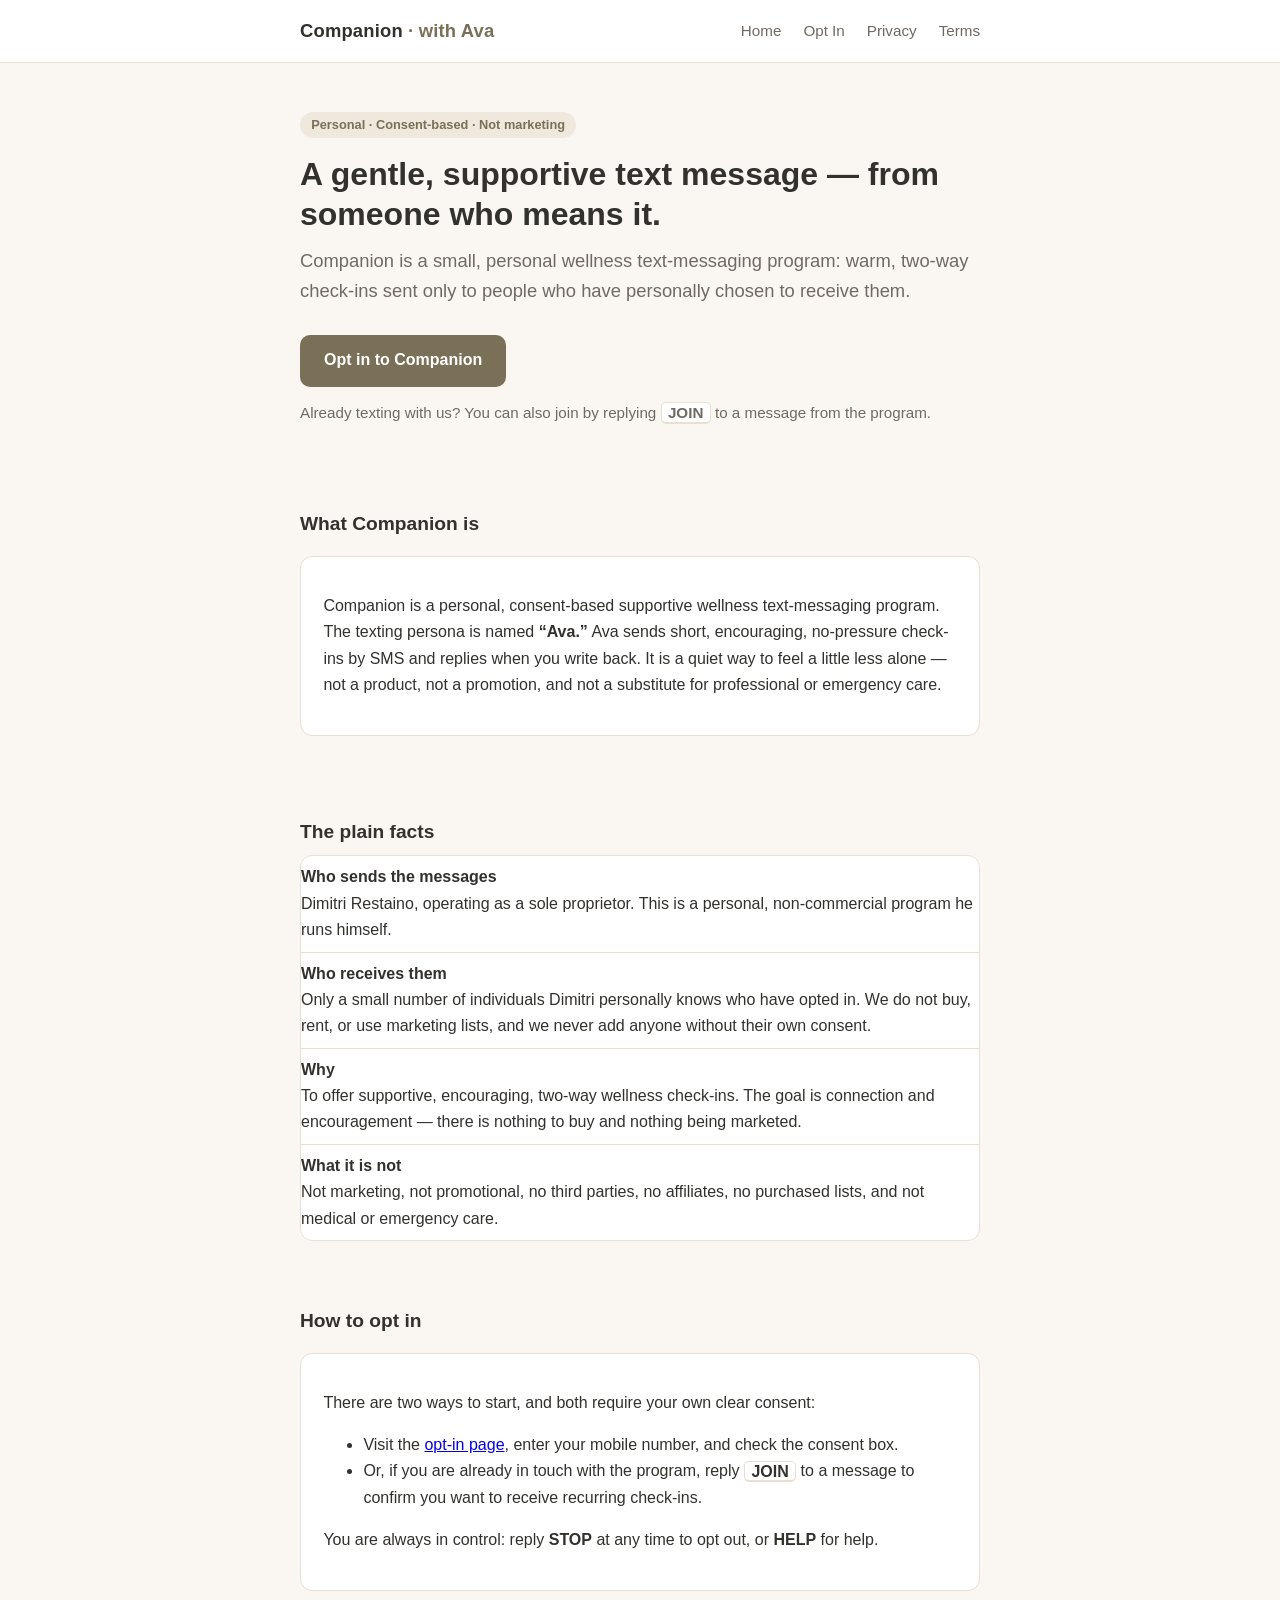
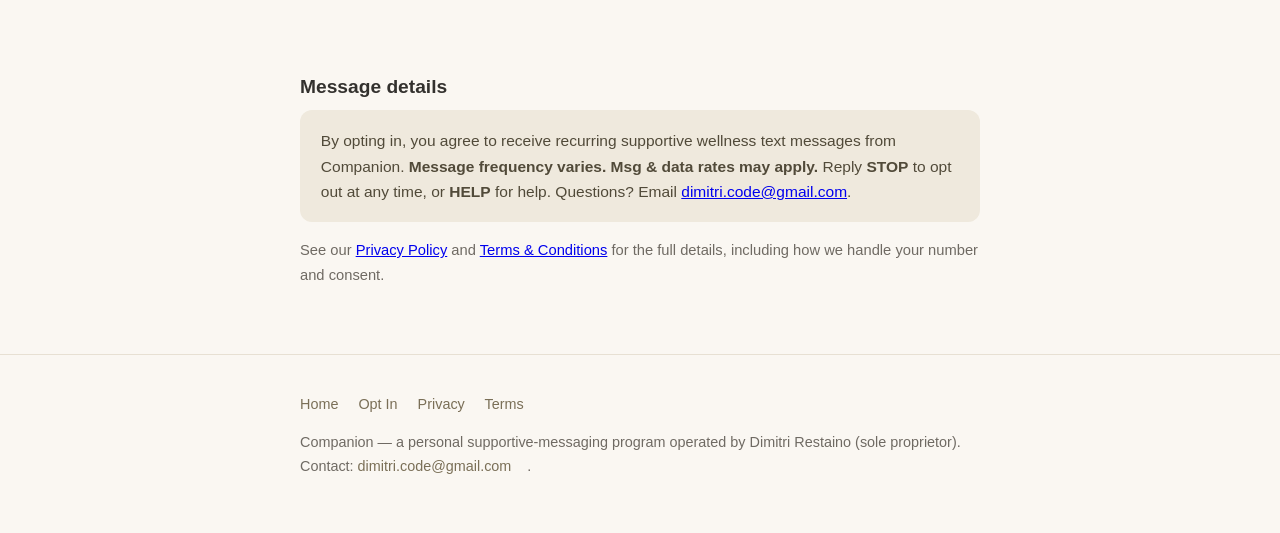
==== companion/index.html @ 8b43ce67 "Add Companion SMS opt-in pages (landing, opt-in, privacy, terms) for A2P 10DLC" ====
<!DOCTYPE html>
<html lang="en">
<head>
<meta charset="utf-8">
<meta name="viewport" content="width=device-width, initial-scale=1">
<title>Companion — Personal Supportive Wellness Text Messages</title>
<meta name="description" content="Companion is a personal, consent-based supportive wellness text-messaging program operated by Dimitri Restaino for individuals he personally knows who opt in.">
<style>
  :root {
    --ink: #33312e;
    --muted: #6f6a63;
    --bg: #faf7f2;
    --card: #ffffff;
    --accent: #7a6f57;
    --accent-soft: #efe9dd;
    --line: #e7e0d3;
  }
  * { box-sizing: border-box; }
  body {
    font-family: -apple-system, BlinkMacSystemFont, "Segoe UI", Roboto, Helvetica, Arial, sans-serif;
    margin: 0; color: var(--ink); background: var(--bg); line-height: 1.65;
  }
  .wrap { max-width: 720px; margin: 0 auto; padding: 0 1.25rem; }
  header.site {
    border-bottom: 1px solid var(--line); background: var(--card);
  }
  header.site .wrap {
    display: flex; flex-wrap: wrap; align-items: center; justify-content: space-between;
    padding-top: 1rem; padding-bottom: 1rem; gap: 0.5rem;
  }
  .brand { font-weight: 700; font-size: 1.15rem; letter-spacing: 0.01em; }
  .brand span { color: var(--accent); }
  nav.site a {
    color: var(--muted); text-decoration: none; margin-left: 1.1rem; font-size: 0.95rem;
  }
  nav.site a:hover { color: var(--accent); }
  .hero { padding: 3rem 0 1.5rem; }
  .hero h1 { font-size: 2rem; line-height: 1.25; margin: 0 0 0.75rem; }
  .hero p.lead { font-size: 1.15rem; color: var(--muted); margin: 0 0 1.75rem; }
  .cta {
    display: inline-block; background: var(--accent); color: #fff; text-decoration: none;
    padding: 0.8rem 1.5rem; border-radius: 10px; font-weight: 600;
  }
  .cta:hover { background: #695f4a; }
  .join-note { margin-top: 0.85rem; color: var(--muted); font-size: 0.95rem; }
  section { padding: 1.25rem 0; }
  h2 { font-size: 1.2rem; margin: 1.5rem 0 0.5rem; }
  .card {
    background: var(--card); border: 1px solid var(--line); border-radius: 12px;
    padding: 1.25rem 1.4rem; margin: 1rem 0;
  }
  .facts { list-style: none; padding: 0; margin: 0; }
  .facts li { padding: 0.5rem 0; border-bottom: 1px solid var(--line); }
  .facts li:last-child { border-bottom: 0; }
  .facts strong { display: block; }
  .pill {
    display: inline-block; background: var(--accent-soft); color: var(--accent);
    border-radius: 999px; padding: 0.15rem 0.7rem; font-size: 0.8rem; font-weight: 600;
    margin-bottom: 1rem;
  }
  .disclosure {
    background: var(--accent-soft); border-radius: 12px; padding: 1.1rem 1.3rem;
    color: #514a39; font-size: 0.97rem;
  }
  footer.site {
    border-top: 1px solid var(--line); margin-top: 2rem; padding: 1.5rem 0 2.5rem;
    color: var(--muted); font-size: 0.9rem;
  }
  footer.site a { color: var(--accent); text-decoration: none; margin-right: 1rem; }
  kbd {
    background: #fff; border: 1px solid var(--line); border-bottom-width: 2px;
    border-radius: 5px; padding: 0.05rem 0.4rem; font-family: inherit; font-weight: 600;
  }
</style>
</head>
<body>
<header class="site">
  <div class="wrap">
    <div class="brand">Companion<span> · with Ava</span></div>
    <nav class="site">
      <a href="index.html">Home</a>
      <a href="opt-in.html">Opt In</a>
      <a href="privacy.html">Privacy</a>
      <a href="terms.html">Terms</a>
    </nav>
  </div>
</header>

<main class="wrap">
  <div class="hero">
    <div class="pill">Personal &middot; Consent-based &middot; Not marketing</div>
    <h1>A gentle, supportive text message — from someone who means it.</h1>
    <p class="lead">Companion is a small, personal wellness text-messaging program: warm,
      two-way check-ins sent only to people who have personally chosen to receive them.</p>
    <a class="cta" href="opt-in.html">Opt in to Companion</a>
    <p class="join-note">Already texting with us? You can also join by replying
      <kbd>JOIN</kbd> to a message from the program.</p>
  </div>

  <section>
    <h2>What Companion is</h2>
    <div class="card">
      <p>Companion is a personal, consent-based supportive wellness text-messaging program.
        The texting persona is named <strong>&ldquo;Ava.&rdquo;</strong> Ava sends short,
        encouraging, no-pressure check-ins by SMS and replies when you write back. It is a
        quiet way to feel a little less alone &mdash; not a product, not a promotion, and not
        a substitute for professional or emergency care.</p>
    </div>
  </section>

  <section>
    <h2>The plain facts</h2>
    <ul class="facts card">
      <li><strong>Who sends the messages</strong>
        Dimitri Restaino, operating as a sole proprietor. This is a personal,
        non-commercial program he runs himself.</li>
      <li><strong>Who receives them</strong>
        Only a small number of individuals Dimitri personally knows who have opted in.
        We do not buy, rent, or use marketing lists, and we never add anyone without their
        own consent.</li>
      <li><strong>Why</strong>
        To offer supportive, encouraging, two-way wellness check-ins. The goal is connection
        and encouragement &mdash; there is nothing to buy and nothing being marketed.</li>
      <li><strong>What it is not</strong>
        Not marketing, not promotional, no third parties, no affiliates, no purchased lists,
        and not medical or emergency care.</li>
    </ul>
  </section>

  <section>
    <h2>How to opt in</h2>
    <div class="card">
      <p>There are two ways to start, and both require your own clear consent:</p>
      <ul>
        <li>Visit the <a href="opt-in.html">opt-in page</a>, enter your mobile number, and
          check the consent box.</li>
        <li>Or, if you are already in touch with the program, reply <kbd>JOIN</kbd> to a
          message to confirm you want to receive recurring check-ins.</li>
      </ul>
      <p>You are always in control: reply <strong>STOP</strong> at any time to opt out, or
        <strong>HELP</strong> for help.</p>
    </div>
  </section>

  <section>
    <h2>Message details</h2>
    <div class="disclosure">
      <p style="margin:0">By opting in, you agree to receive recurring supportive wellness
        text messages from Companion. <strong>Message frequency varies.</strong>
        <strong>Msg &amp; data rates may apply.</strong> Reply <strong>STOP</strong> to opt
        out at any time, or <strong>HELP</strong> for help. Questions? Email
        <a href="mailto:dimitri.code@gmail.com">dimitri.code@gmail.com</a>.</p>
    </div>
    <p style="color:var(--muted); font-size:0.92rem; margin-top:1rem">
      See our <a href="privacy.html">Privacy Policy</a> and
      <a href="terms.html">Terms &amp; Conditions</a> for the full details, including how we
      handle your number and consent.</p>
  </section>
</main>

<footer class="site">
  <div class="wrap">
    <p>
      <a href="index.html">Home</a>
      <a href="opt-in.html">Opt In</a>
      <a href="privacy.html">Privacy</a>
      <a href="terms.html">Terms</a>
    </p>
    <p>Companion &mdash; a personal supportive-messaging program operated by Dimitri Restaino
      (sole proprietor). Contact: <a href="mailto:dimitri.code@gmail.com">dimitri.code@gmail.com</a>.</p>
  </div>
</footer>
</body>
</html>
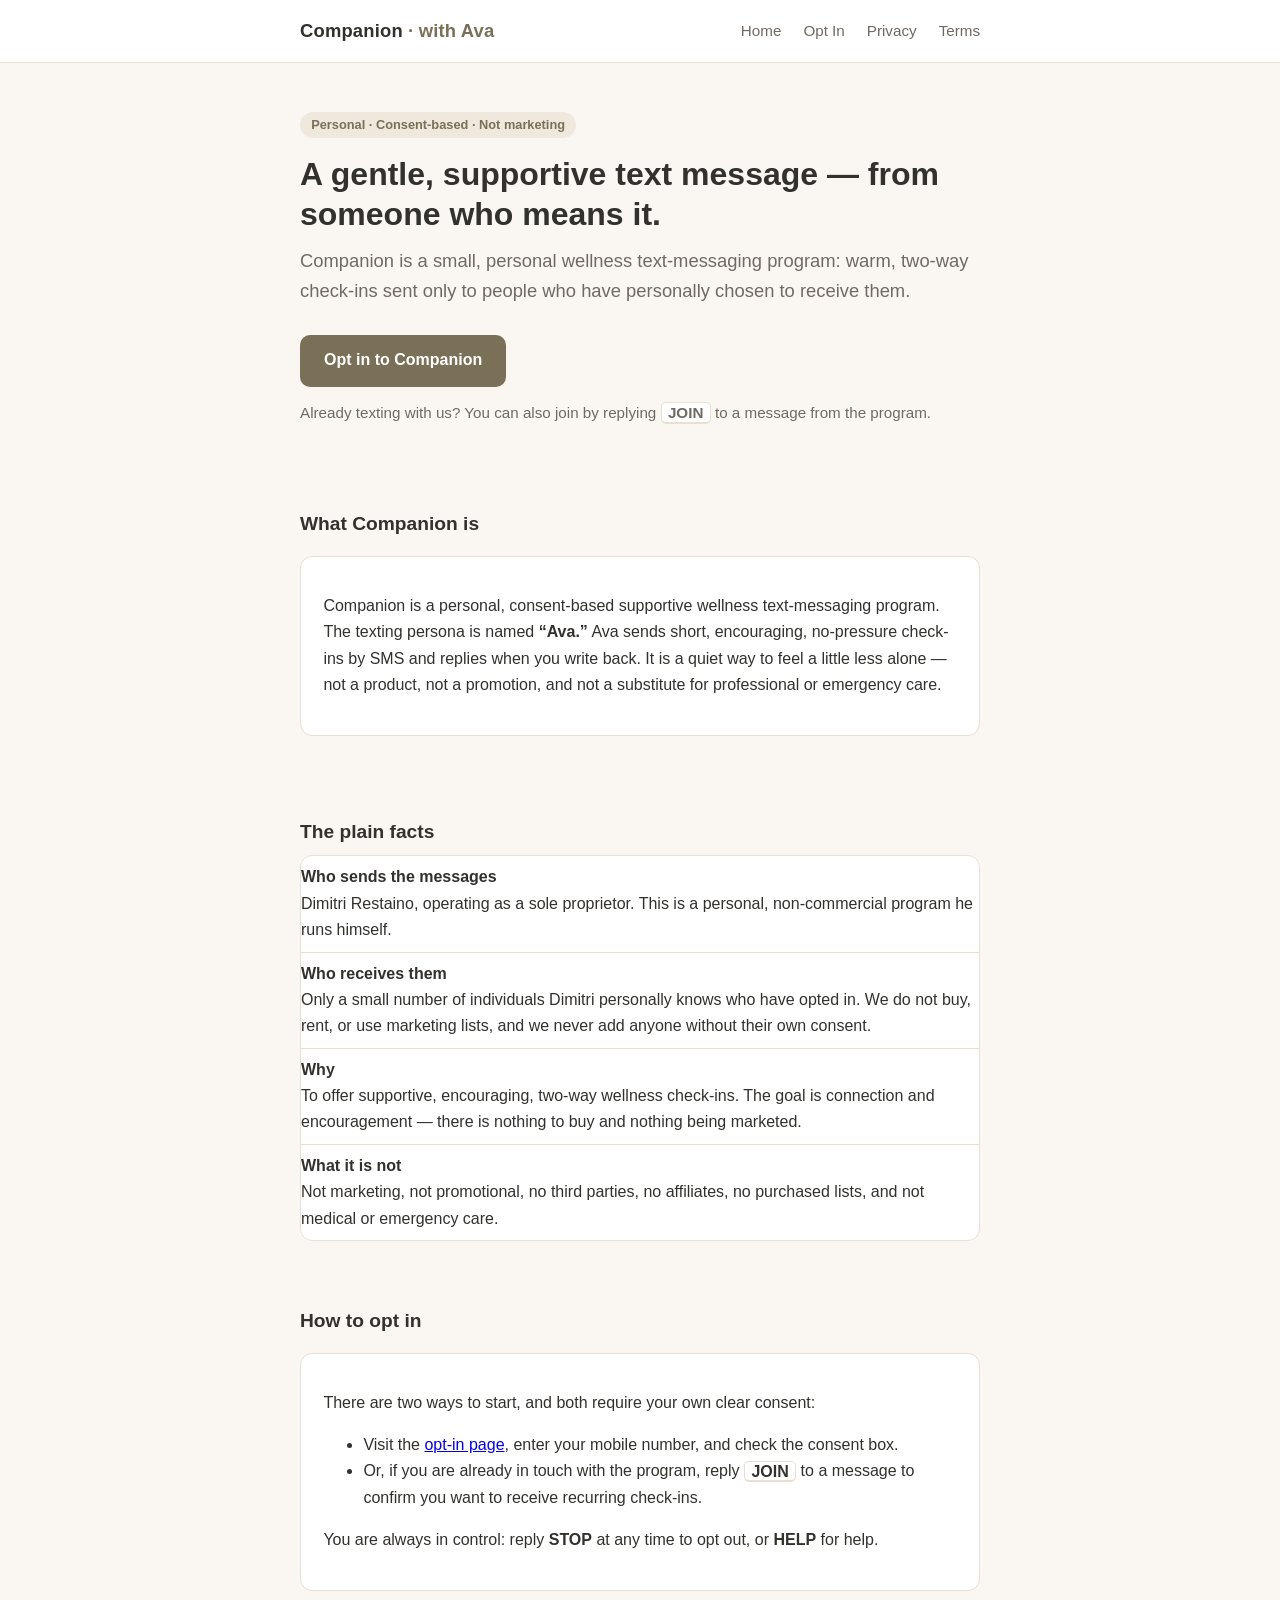
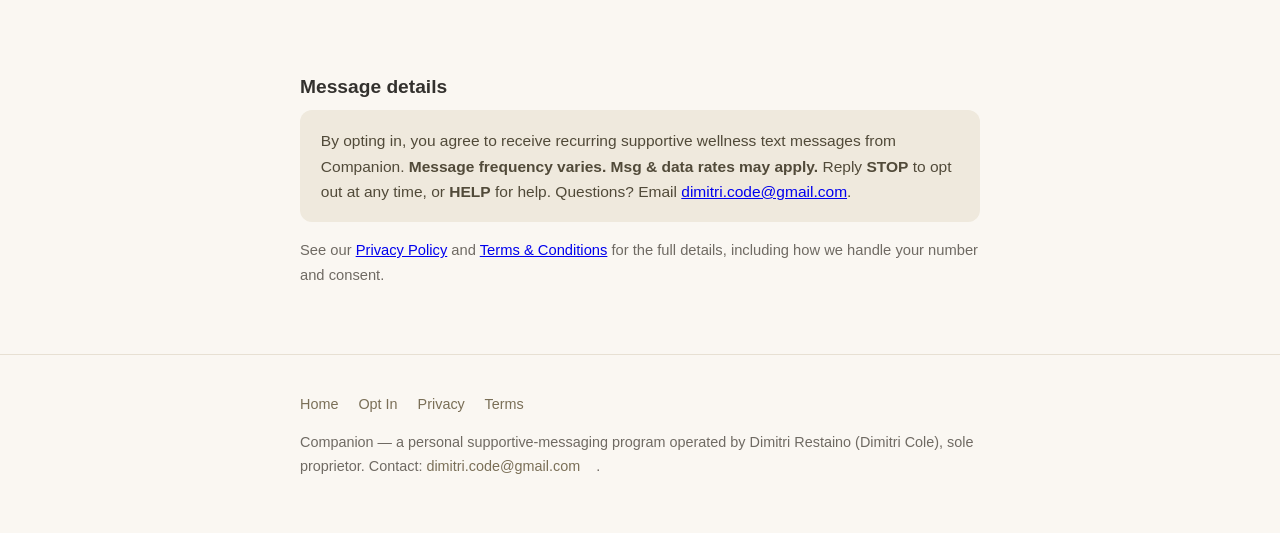
==== commit bfd21cd4: "companion: clarify operator name (Dimitri Restaino / Dimitri Cole) in footers" ====
--- a/companion/index.html
+++ b/companion/index.html
@@ -166,8 +166,7 @@
       <a href="privacy.html">Privacy</a>
       <a href="terms.html">Terms</a>
     </p>
-    <p>Companion &mdash; a personal supportive-messaging program operated by Dimitri Restaino
-      (sole proprietor). Contact: <a href="mailto:dimitri.code@gmail.com">dimitri.code@gmail.com</a>.</p>
+    <p>Companion &mdash; a personal supportive-messaging program operated by Dimitri Restaino (Dimitri Cole), sole proprietor. Contact: <a href="mailto:dimitri.code@gmail.com">dimitri.code@gmail.com</a>.</p>
   </div>
 </footer>
 </body>
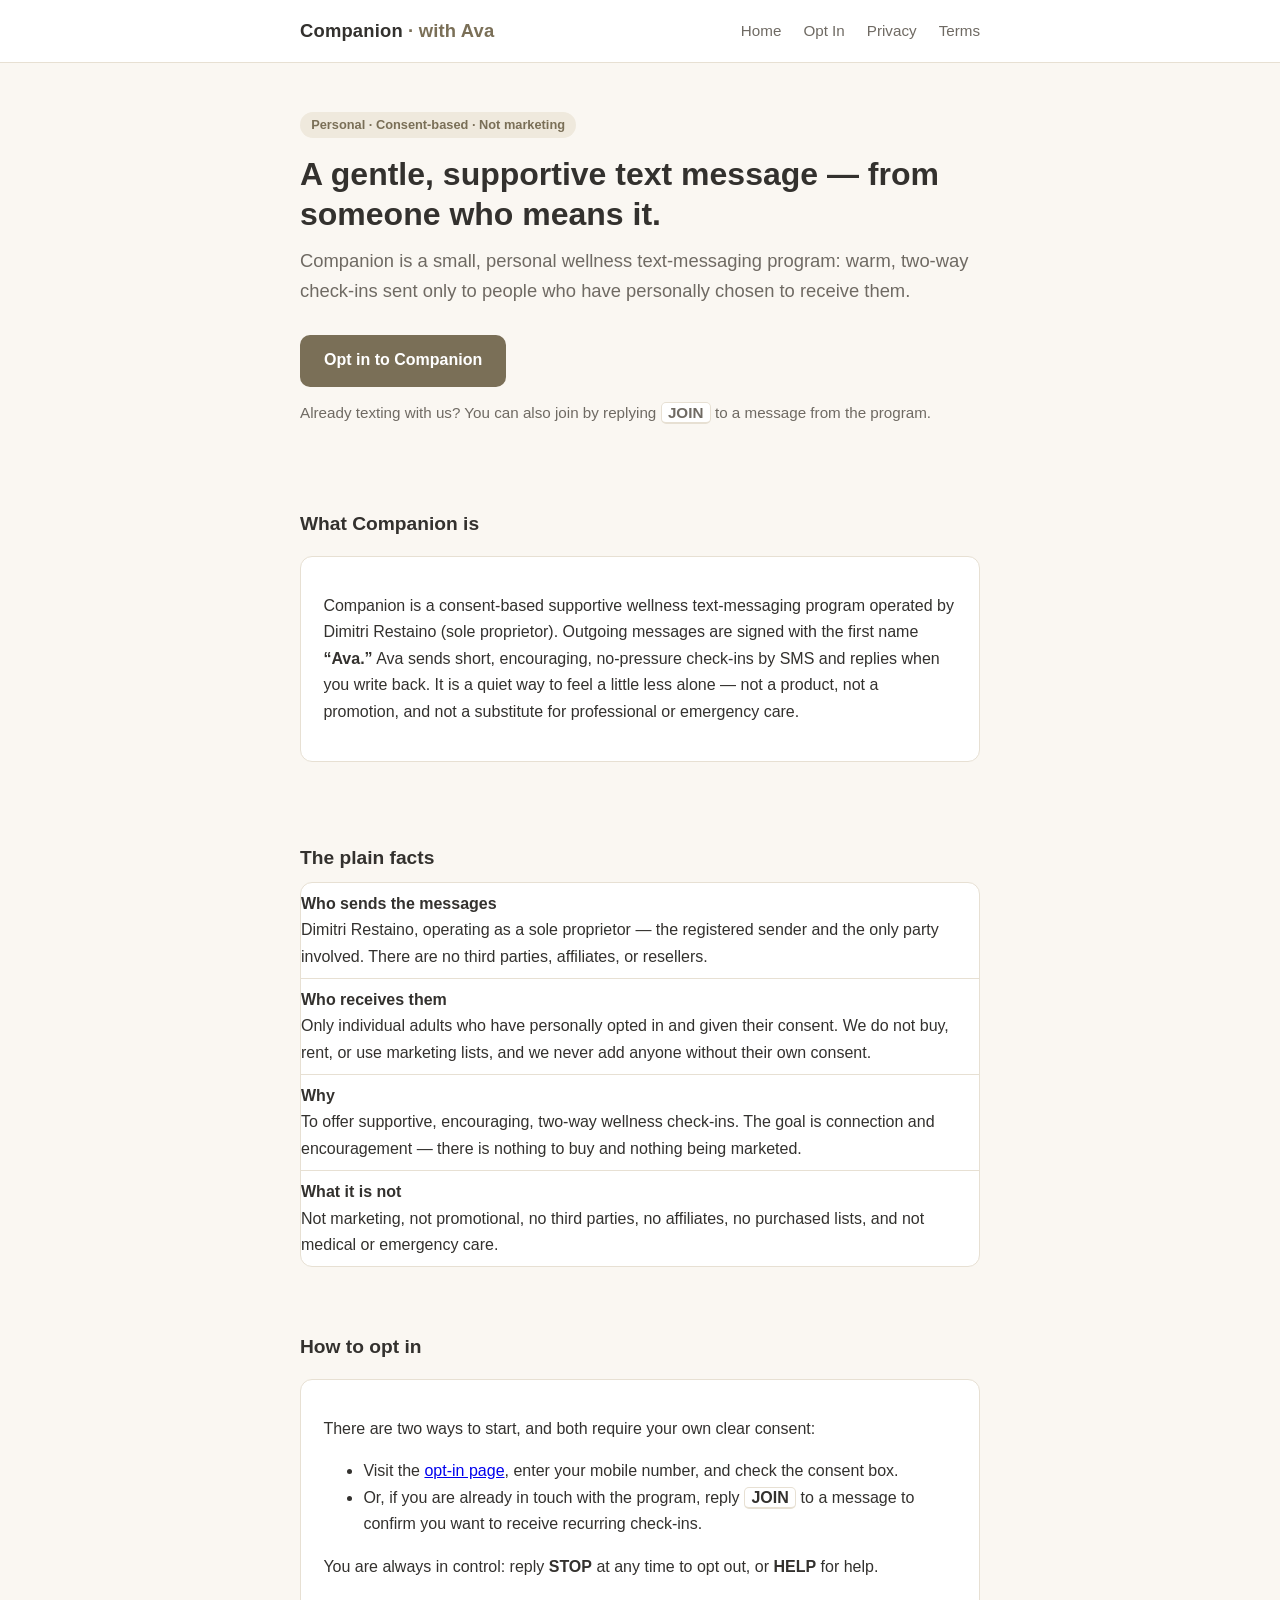
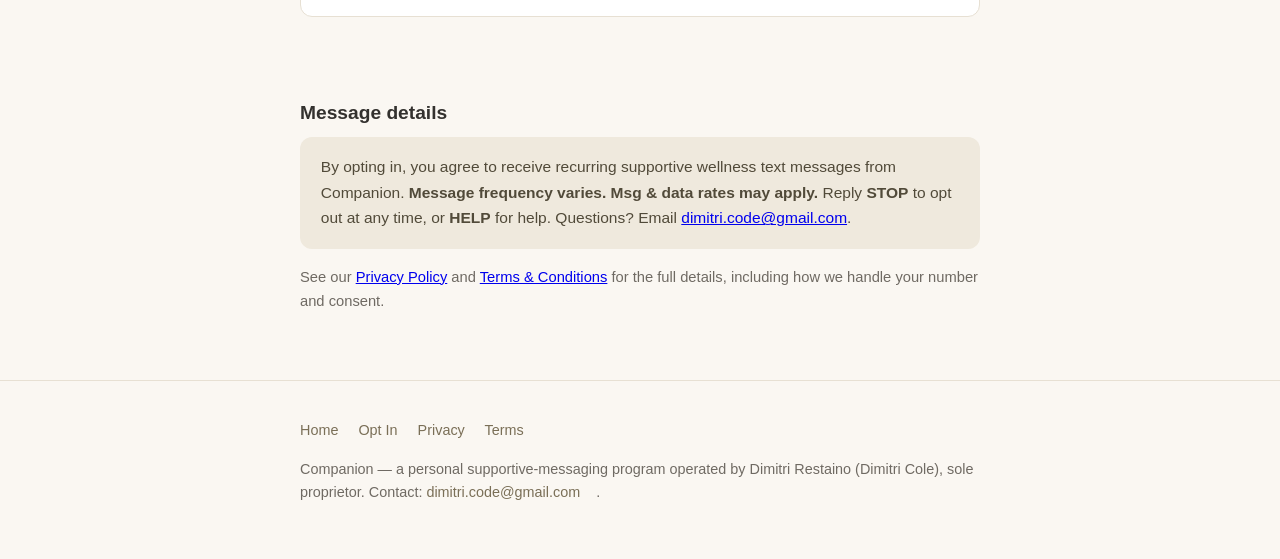
==== commit ba7f3bc8: "companion pages: align wording with new campaign description; add explicit opt-in disclosure block (" ====
--- a/companion/index.html
+++ b/companion/index.html
@@ -4,7 +4,7 @@
 <meta charset="utf-8">
 <meta name="viewport" content="width=device-width, initial-scale=1">
 <title>Companion — Personal Supportive Wellness Text Messages</title>
-<meta name="description" content="Companion is a personal, consent-based supportive wellness text-messaging program operated by Dimitri Restaino for individuals he personally knows who opt in.">
+<meta name="description" content="Companion is a consent-based supportive wellness text-messaging program operated by Dimitri Restaino. Messages go only to individual adults who personally opt in and consent.">
 <style>
   :root {
     --ink: #33312e;
@@ -100,11 +100,12 @@
   <section>
     <h2>What Companion is</h2>
     <div class="card">
-      <p>Companion is a personal, consent-based supportive wellness text-messaging program.
-        The texting persona is named <strong>&ldquo;Ava.&rdquo;</strong> Ava sends short,
-        encouraging, no-pressure check-ins by SMS and replies when you write back. It is a
-        quiet way to feel a little less alone &mdash; not a product, not a promotion, and not
-        a substitute for professional or emergency care.</p>
+      <p>Companion is a consent-based supportive wellness text-messaging program operated by
+        Dimitri Restaino (sole proprietor). Outgoing messages are signed with the first name
+        <strong>&ldquo;Ava.&rdquo;</strong> Ava sends short, encouraging, no-pressure check-ins
+        by SMS and replies when you write back. It is a quiet way to feel a little less alone
+        &mdash; not a product, not a promotion, and not a substitute for professional or
+        emergency care.</p>
     </div>
   </section>
 
@@ -112,10 +113,10 @@
     <h2>The plain facts</h2>
     <ul class="facts card">
       <li><strong>Who sends the messages</strong>
-        Dimitri Restaino, operating as a sole proprietor. This is a personal,
-        non-commercial program he runs himself.</li>
+        Dimitri Restaino, operating as a sole proprietor &mdash; the registered sender and the
+        only party involved. There are no third parties, affiliates, or resellers.</li>
       <li><strong>Who receives them</strong>
-        Only a small number of individuals Dimitri personally knows who have opted in.
+        Only individual adults who have personally opted in and given their consent.
         We do not buy, rent, or use marketing lists, and we never add anyone without their
         own consent.</li>
       <li><strong>Why</strong>
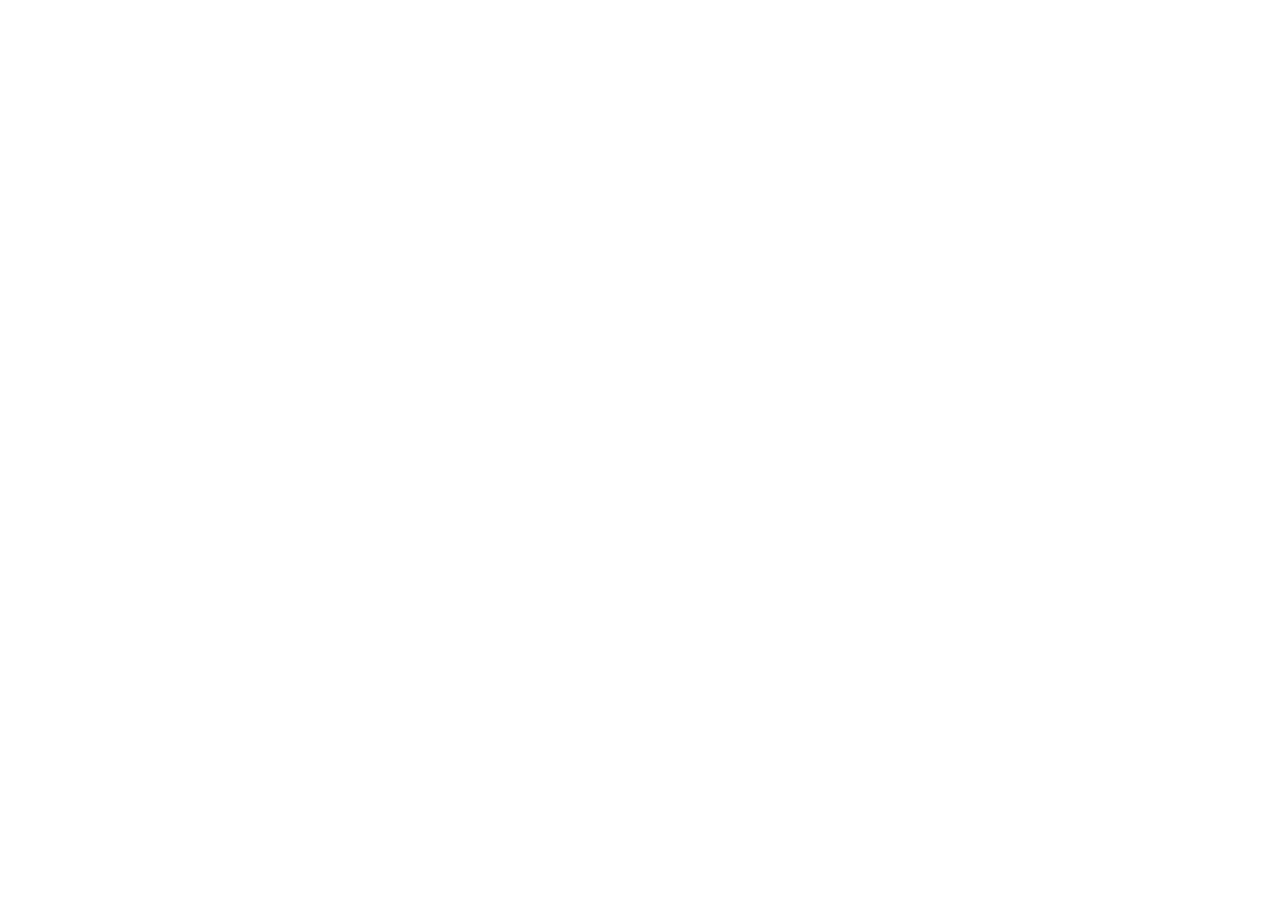
==== commit 7d524617: "companion: redirect all pages to snowyghost.com/companion The Companion program's operator of record" ====
--- a/companion/index.html
+++ b/companion/index.html
@@ -3,172 +3,12 @@
 <head>
 <meta charset="utf-8">
 <meta name="viewport" content="width=device-width, initial-scale=1">
-<title>Companion — Personal Supportive Wellness Text Messages</title>
-<meta name="description" content="Companion is a consent-based supportive wellness text-messaging program operated by Dimitri Restaino. Messages go only to individual adults who personally opt in and consent.">
-<style>
-  :root {
-    --ink: #33312e;
-    --muted: #6f6a63;
-    --bg: #faf7f2;
-    --card: #ffffff;
-    --accent: #7a6f57;
-    --accent-soft: #efe9dd;
-    --line: #e7e0d3;
-  }
-  * { box-sizing: border-box; }
-  body {
-    font-family: -apple-system, BlinkMacSystemFont, "Segoe UI", Roboto, Helvetica, Arial, sans-serif;
-    margin: 0; color: var(--ink); background: var(--bg); line-height: 1.65;
-  }
-  .wrap { max-width: 720px; margin: 0 auto; padding: 0 1.25rem; }
-  header.site {
-    border-bottom: 1px solid var(--line); background: var(--card);
-  }
-  header.site .wrap {
-    display: flex; flex-wrap: wrap; align-items: center; justify-content: space-between;
-    padding-top: 1rem; padding-bottom: 1rem; gap: 0.5rem;
-  }
-  .brand { font-weight: 700; font-size: 1.15rem; letter-spacing: 0.01em; }
-  .brand span { color: var(--accent); }
-  nav.site a {
-    color: var(--muted); text-decoration: none; margin-left: 1.1rem; font-size: 0.95rem;
-  }
-  nav.site a:hover { color: var(--accent); }
-  .hero { padding: 3rem 0 1.5rem; }
-  .hero h1 { font-size: 2rem; line-height: 1.25; margin: 0 0 0.75rem; }
-  .hero p.lead { font-size: 1.15rem; color: var(--muted); margin: 0 0 1.75rem; }
-  .cta {
-    display: inline-block; background: var(--accent); color: #fff; text-decoration: none;
-    padding: 0.8rem 1.5rem; border-radius: 10px; font-weight: 600;
-  }
-  .cta:hover { background: #695f4a; }
-  .join-note { margin-top: 0.85rem; color: var(--muted); font-size: 0.95rem; }
-  section { padding: 1.25rem 0; }
-  h2 { font-size: 1.2rem; margin: 1.5rem 0 0.5rem; }
-  .card {
-    background: var(--card); border: 1px solid var(--line); border-radius: 12px;
-    padding: 1.25rem 1.4rem; margin: 1rem 0;
-  }
-  .facts { list-style: none; padding: 0; margin: 0; }
-  .facts li { padding: 0.5rem 0; border-bottom: 1px solid var(--line); }
-  .facts li:last-child { border-bottom: 0; }
-  .facts strong { display: block; }
-  .pill {
-    display: inline-block; background: var(--accent-soft); color: var(--accent);
-    border-radius: 999px; padding: 0.15rem 0.7rem; font-size: 0.8rem; font-weight: 600;
-    margin-bottom: 1rem;
-  }
-  .disclosure {
-    background: var(--accent-soft); border-radius: 12px; padding: 1.1rem 1.3rem;
-    color: #514a39; font-size: 0.97rem;
-  }
-  footer.site {
-    border-top: 1px solid var(--line); margin-top: 2rem; padding: 1.5rem 0 2.5rem;
-    color: var(--muted); font-size: 0.9rem;
-  }
-  footer.site a { color: var(--accent); text-decoration: none; margin-right: 1rem; }
-  kbd {
-    background: #fff; border: 1px solid var(--line); border-bottom-width: 2px;
-    border-radius: 5px; padding: 0.05rem 0.4rem; font-family: inherit; font-weight: 600;
-  }
-</style>
+<meta http-equiv="refresh" content="0; url=https://snowyghost.com/companion/">
+<link rel="canonical" href="https://snowyghost.com/companion/">
+<meta name="robots" content="noindex">
+<title>Companion has moved</title>
 </head>
 <body>
-<header class="site">
-  <div class="wrap">
-    <div class="brand">Companion<span> · with Ava</span></div>
-    <nav class="site">
-      <a href="index.html">Home</a>
-      <a href="opt-in.html">Opt In</a>
-      <a href="privacy.html">Privacy</a>
-      <a href="terms.html">Terms</a>
-    </nav>
-  </div>
-</header>
-
-<main class="wrap">
-  <div class="hero">
-    <div class="pill">Personal &middot; Consent-based &middot; Not marketing</div>
-    <h1>A gentle, supportive text message — from someone who means it.</h1>
-    <p class="lead">Companion is a small, personal wellness text-messaging program: warm,
-      two-way check-ins sent only to people who have personally chosen to receive them.</p>
-    <a class="cta" href="opt-in.html">Opt in to Companion</a>
-    <p class="join-note">Already texting with us? You can also join by replying
-      <kbd>JOIN</kbd> to a message from the program.</p>
-  </div>
-
-  <section>
-    <h2>What Companion is</h2>
-    <div class="card">
-      <p>Companion is a consent-based supportive wellness text-messaging program operated by
-        Dimitri Restaino (sole proprietor). Outgoing messages are signed with the first name
-        <strong>&ldquo;Ava.&rdquo;</strong> Ava sends short, encouraging, no-pressure check-ins
-        by SMS and replies when you write back. It is a quiet way to feel a little less alone
-        &mdash; not a product, not a promotion, and not a substitute for professional or
-        emergency care.</p>
-    </div>
-  </section>
-
-  <section>
-    <h2>The plain facts</h2>
-    <ul class="facts card">
-      <li><strong>Who sends the messages</strong>
-        Dimitri Restaino, operating as a sole proprietor &mdash; the registered sender and the
-        only party involved. There are no third parties, affiliates, or resellers.</li>
-      <li><strong>Who receives them</strong>
-        Only individual adults who have personally opted in and given their consent.
-        We do not buy, rent, or use marketing lists, and we never add anyone without their
-        own consent.</li>
-      <li><strong>Why</strong>
-        To offer supportive, encouraging, two-way wellness check-ins. The goal is connection
-        and encouragement &mdash; there is nothing to buy and nothing being marketed.</li>
-      <li><strong>What it is not</strong>
-        Not marketing, not promotional, no third parties, no affiliates, no purchased lists,
-        and not medical or emergency care.</li>
-    </ul>
-  </section>
-
-  <section>
-    <h2>How to opt in</h2>
-    <div class="card">
-      <p>There are two ways to start, and both require your own clear consent:</p>
-      <ul>
-        <li>Visit the <a href="opt-in.html">opt-in page</a>, enter your mobile number, and
-          check the consent box.</li>
-        <li>Or, if you are already in touch with the program, reply <kbd>JOIN</kbd> to a
-          message to confirm you want to receive recurring check-ins.</li>
-      </ul>
-      <p>You are always in control: reply <strong>STOP</strong> at any time to opt out, or
-        <strong>HELP</strong> for help.</p>
-    </div>
-  </section>
-
-  <section>
-    <h2>Message details</h2>
-    <div class="disclosure">
-      <p style="margin:0">By opting in, you agree to receive recurring supportive wellness
-        text messages from Companion. <strong>Message frequency varies.</strong>
-        <strong>Msg &amp; data rates may apply.</strong> Reply <strong>STOP</strong> to opt
-        out at any time, or <strong>HELP</strong> for help. Questions? Email
-        <a href="mailto:dimitri.code@gmail.com">dimitri.code@gmail.com</a>.</p>
-    </div>
-    <p style="color:var(--muted); font-size:0.92rem; margin-top:1rem">
-      See our <a href="privacy.html">Privacy Policy</a> and
-      <a href="terms.html">Terms &amp; Conditions</a> for the full details, including how we
-      handle your number and consent.</p>
-  </section>
-</main>
-
-<footer class="site">
-  <div class="wrap">
-    <p>
-      <a href="index.html">Home</a>
-      <a href="opt-in.html">Opt In</a>
-      <a href="privacy.html">Privacy</a>
-      <a href="terms.html">Terms</a>
-    </p>
-    <p>Companion &mdash; a personal supportive-messaging program operated by Dimitri Restaino (Dimitri Cole), sole proprietor. Contact: <a href="mailto:dimitri.code@gmail.com">dimitri.code@gmail.com</a>.</p>
-  </div>
-</footer>
+<p>Companion has moved to <a href="https://snowyghost.com/companion/">https://snowyghost.com/companion/</a>.</p>
 </body>
 </html>
